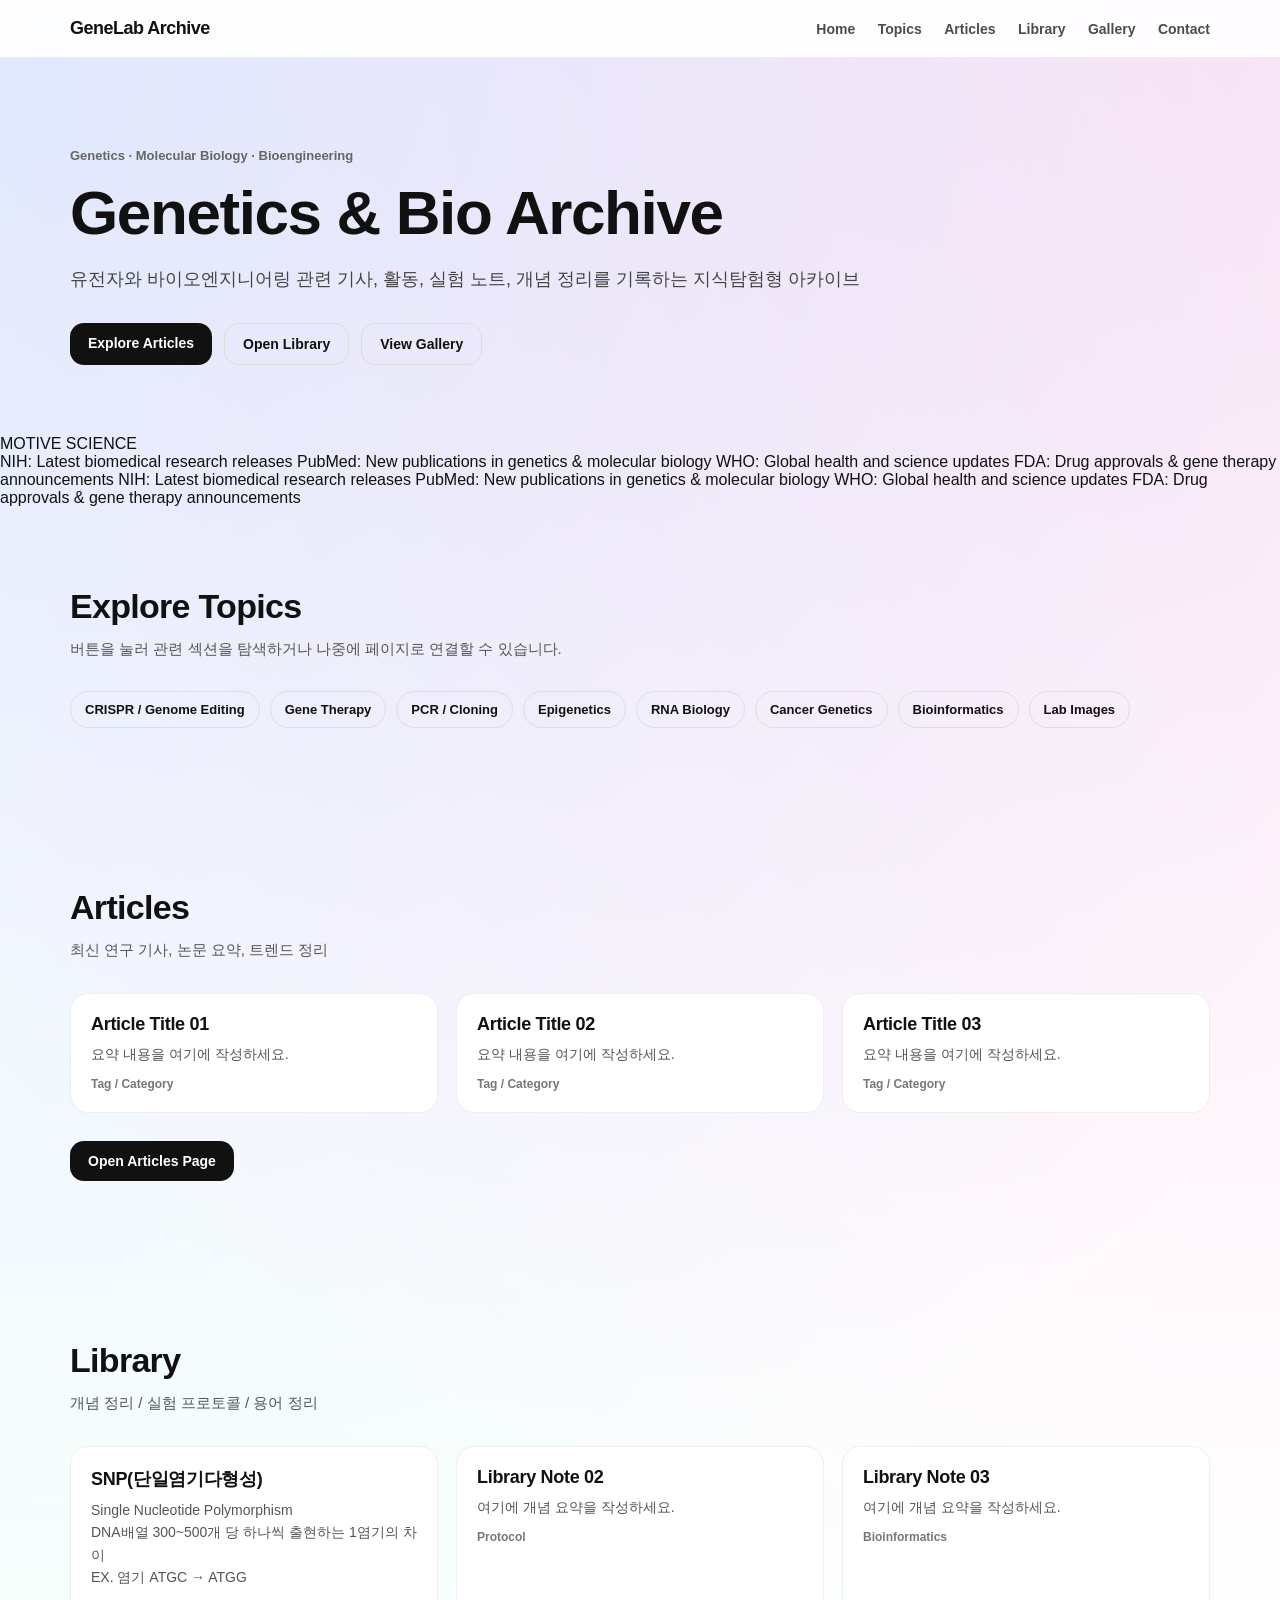
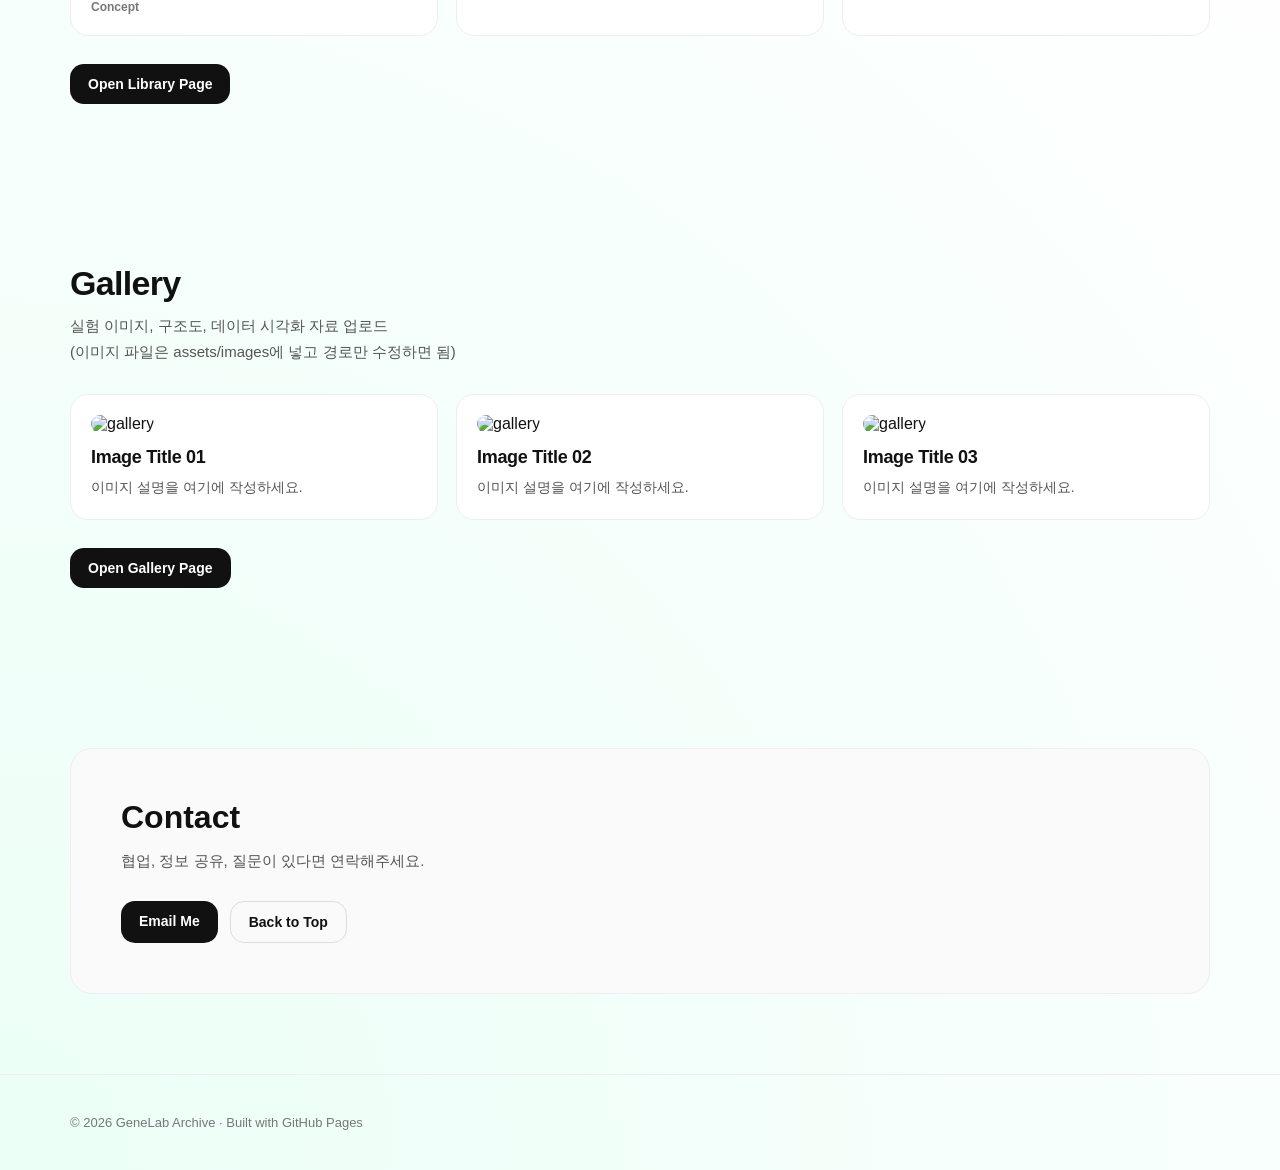
==== index.html @ c96dd3ee "Update index.html" ====
<!DOCTYPE html>
<html lang="ko">
<head>
  <meta charset="UTF-8" />
  <meta name="viewport" content="width=device-width, initial-scale=1.0" />
  <title>GeneLab Archive</title>
<link rel="stylesheet" href="style.css">
</head>
<body>

  <!-- NAV -->
  <header class="navbar">
    <div class="logo">GeneLab Archive</div>

    <nav class="nav-links">
      <a href="#home">Home</a>
      <a href="#topics">Topics</a>
      <a href="#articles">Articles</a>
      <a href="#library">Library</a>
      <a href="#gallery">Gallery</a>
      <a href="#contact">Contact</a>
    </nav>
  </header>

  <!-- HERO -->
  <section class="hero" id="home">
    <p class="hero-tag">Genetics · Molecular Biology · Bioengineering</p>

    <h1>
      Genetics & Bio Archive<br />
    </h1>

    <p class="hero-sub">
      유전자와 바이오엔지니어링 관련 기사, 활동, 실험 노트, 개념 정리를 기록하는 지식탐험형 아카이브
      <br />
    </p>

    <div class="button-group">
      <a href="#articles" class="btn btn-primary">Explore Articles</a>
      <a href="#library" class="btn btn-outline">Open Library</a>
      <a href="#gallery" class="btn btn-outline">View Gallery</a>
    </div>
  </section>

  <!-- MOTIVE SCIENCE NEWS TICKER -->
<div class="news-ticker">
  <span class="news-label">MOTIVE SCIENCE</span>

  <div class="news-track">
    <a class="news-item" href="https://www.nih.gov/news-events/news-releases" target="_blank">
      NIH: Latest biomedical research releases
    </a>

    <a class="news-item" href="https://pubmed.ncbi.nlm.nih.gov/" target="_blank">
      PubMed: New publications in genetics & molecular biology
    </a>

    <a class="news-item" href="https://www.who.int/news" target="_blank">
      WHO: Global health and science updates
    </a>

    <a class="news-item" href="https://www.fda.gov/news-events/fda-newsroom/press-announcements" target="_blank">
      FDA: Drug approvals & gene therapy announcements
    </a>

    <!-- 반복(끊김 방지용) -->
    <a class="news-item" href="https://www.nih.gov/news-events/news-releases" target="_blank">
      NIH: Latest biomedical research releases
    </a>

    <a class="news-item" href="https://pubmed.ncbi.nlm.nih.gov/" target="_blank">
      PubMed: New publications in genetics & molecular biology
    </a>

    <a class="news-item" href="https://www.who.int/news" target="_blank">
      WHO: Global health and science updates
    </a>

    <a class="news-item" href="https://www.fda.gov/news-events/fda-newsroom/press-announcements" target="_blank">
      FDA: Drug approvals & gene therapy announcements
    </a>
  </div>
</div>
  <!-- TOPICS -->
  <section class="section" id="topics">
    <div class="section-head">
      <h2>Explore Topics</h2>
      <p>버튼을 눌러 관련 섹션을 탐색하거나 나중에 페이지로 연결할 수 있습니다.</p>
    </div>

    <div class="topic-buttons">
      <a class="topic" href="#articles">CRISPR / Genome Editing</a>
      <a class="topic" href="#articles">Gene Therapy</a>
      <a class="topic" href="#library">PCR / Cloning</a>
      <a class="topic" href="#library">Epigenetics</a>
      <a class="topic" href="#library">RNA Biology</a>
      <a class="topic" href="#articles">Cancer Genetics</a>
      <a class="topic" href="#library">Bioinformatics</a>
      <a class="topic" href="#gallery">Lab Images</a>
    </div>
  </section>

  <!-- ARTICLES -->
  <section class="section" id="articles">
    <div class="section-head">
      <h2>Articles</h2>
      <p>
        최신 연구 기사, 논문 요약, 트렌드 정리
        <br />
        
      </p>
    </div>

    <div class="grid">
      <div class="card">
        <h3>Article Title 01</h3>
        <p>요약 내용을 여기에 작성하세요.</p>
        <span class="meta">Tag / Category</span>
      </div>

      <div class="card">
        <h3>Article Title 02</h3>
        <p>요약 내용을 여기에 작성하세요.</p>
        <span class="meta">Tag / Category</span>
      </div>

      <div class="card">
        <h3>Article Title 03</h3>
        <p>요약 내용을 여기에 작성하세요.</p>
        <span class="meta">Tag / Category</span>
      </div>
    </div>

    <div class="button-group">
      <a href="pages/articles.html" class="btn btn-primary">Open Articles Page</a>
    </div>
  </section>

  <!-- LIBRARY -->
  <section class="section" id="library">
    <div class="section-head">
      <h2>Library</h2>
      <p>
        개념 정리 / 실험 프로토콜 / 용어 정리
        <br />
      </p>
    </div>

    <div class="grid">
      <div class="card small-card">
        <h3>SNP(단일염기다형성)</h3>
        <p>Single Nucleotide Polymorphism</p>
        <p>DNA배열 300~500개 당 하나씩 출현하는 1염기의 차이</p>
        <p>EX. 염기 ATGC → ATGG </p>
        <span class="meta">Concept</span>
      </div>

      <div class="card small-card">
        <h3>Library Note 02</h3>
        <p>여기에 개념 요약을 작성하세요.</p>
        <span class="meta">Protocol</span>
      </div>

      <div class="card small-card">
        <h3>Library Note 03</h3>
        <p>여기에 개념 요약을 작성하세요.</p>
        <span class="meta">Bioinformatics</span>
      </div>
    </div>

    <div class="button-group">
      <a href="pages/library.html" class="btn btn-primary">Open Library Page</a>
    </div>
  </section>

  <!-- GALLERY -->
  <section class="section" id="gallery">
    <div class="section-head">
      <h2>Gallery</h2>
      <p>
        실험 이미지, 구조도, 데이터 시각화 자료 업로드
        <br />
        (이미지 파일은 assets/images에 넣고 경로만 수정하면 됨)
      </p>
    </div>

    <div class="grid">
      <div class="card">
        <img src="assets/images/gallery1.jpg" alt="gallery">
        <h3>Image Title 01</h3>
        <p>이미지 설명을 여기에 작성하세요.</p>
      </div>

      <div class="card">
        <img src="assets/images/gallery2.jpg" alt="gallery">
        <h3>Image Title 02</h3>
        <p>이미지 설명을 여기에 작성하세요.</p>
      </div>

      <div class="card">
        <img src="assets/images/gallery3.jpg" alt="gallery">
        <h3>Image Title 03</h3>
        <p>이미지 설명을 여기에 작성하세요.</p>
      </div>
    </div>

    <div class="button-group">
      <a href="pages/gallery.html" class="btn btn-primary">Open Gallery Page</a>
    </div>
  </section>

  <!-- CONTACT -->
  <section class="section" id="contact">
    <div class="contact-box">
      <h2>Contact</h2>
      <p>
        협업, 정보 공유, 질문이 있다면 연락해주세요.
        <br />
      </p>

      <div class="button-group">
        <a href="mailto:yourmail@gmail.com" class="btn btn-primary">Email Me</a>
        <a href="#home" class="btn btn-outline">Back to Top</a>
      </div>
    </div>
  </section>

  <!-- FOOTER -->
  <footer class="footer">
    <p>© 2026 GeneLab Archive · Built with GitHub Pages</p>
  </footer>

</body>
</html>
---- style.css ----
* {
  margin: 0;
  padding: 0;
  box-sizing: border-box;
}

html {
  scroll-behavior: smooth;
}

body {
  font-family: -apple-system, BlinkMacSystemFont, "Segoe UI", Roboto, Arial, sans-serif;
  color: #111;

  background: radial-gradient(circle at top left, rgba(130, 180, 255, 0.25), transparent 55%),
              radial-gradient(circle at top right, rgba(255, 120, 200, 0.18), transparent 55%),
              radial-gradient(circle at bottom left, rgba(120, 255, 200, 0.15), transparent 60%),
              #ffffff;
}
a {
  color: inherit;
  text-decoration: none;
}

/* NAV */
.navbar {
  position: sticky;
  top: 0;
  background: rgba(255, 255, 255, 0.92);
  backdrop-filter: blur(12px);
  display: flex;
  justify-content: space-between;
  align-items: center;
  padding: 18px 70px;
  border-bottom: 1px solid #eee;
  z-index: 100;
}

.logo {
  font-weight: 900;
  font-size: 18px;
  letter-spacing: -0.5px;
}

.nav-links a {
  margin-left: 18px;
  font-size: 14px;
  font-weight: 700;
  opacity: 0.75;
  transition: 0.2s;
}

.nav-links a:hover {
  opacity: 1;
}

/* HERO */
.hero {
  padding: 90px 70px 70px 70px;
  max-width: 1100px;
}

.hero-tag {
  font-size: 13px;
  font-weight: 800;
  color: #666;
  margin-bottom: 18px;
}

.hero h1 {
  font-size: 62px;
  line-height: 1.02;
  letter-spacing: -1.4px;
  margin-bottom: 20px;
}

.hero-sub {
  font-size: 18px;
  color: #444;
  line-height: 1.7;
  max-width: 820px;
}

/* SECTIONS */
.section {
  padding: 80px 70px;
}

.section-head {
  margin-bottom: 30px;
  max-width: 850px;
}

.section-head h2 {
  font-size: 34px;
  margin-bottom: 10px;
  letter-spacing: -0.7px;
}

.section-head p {
  color: #555;
  font-size: 15px;
  line-height: 1.7;
}

/* BUTTONS */
.button-group {
  margin-top: 28px;
  display: flex;
  gap: 12px;
  flex-wrap: wrap;
}

.btn {
  padding: 12px 18px;
  border-radius: 14px;
  font-size: 14px;
  font-weight: 800;
  display: inline-block;
  transition: 0.2s;
}

.btn-primary {
  background: #111;
  color: white;
}

.btn-primary:hover {
  opacity: 0.85;
}

.btn-outline {
  border: 1px solid #ddd;
  color: #111;
}

.btn-outline:hover {
  background: #f5f5f5;
}

/* GRID + CARDS */
.grid {
  display: grid;
  grid-template-columns: repeat(auto-fit, minmax(260px, 1fr));
  gap: 18px;
}

.card {
  border: 1px solid #eee;
  border-radius: 18px;
  padding: 20px;
  background: white;
  transition: 0.2s;
}

.card:hover {
  transform: translateY(-4px);
  box-shadow: 0px 10px 35px rgba(0, 0, 0, 0.08);
}

.card img {
  width: 100%;
  height: 170px;
  object-fit: cover;
  border-radius: 14px;
  margin-bottom: 14px;
}

.card h3 {
  font-size: 18px;
  margin-bottom: 8px;
  letter-spacing: -0.3px;
}

.card p {
  font-size: 14px;
  color: #555;
  line-height: 1.6;
}

.meta {
  display: inline-block;
  margin-top: 12px;
  font-size: 12px;
  font-weight: 800;
  color: #777;
}

/* SMALL CARD */
.small-card img {
  display: none;
}

/* TOPICS */
.topic-buttons {
  display: flex;
  flex-wrap: wrap;
  gap: 10px;
  margin-top: 18px;
}

.topic {
  padding: 10px 14px;
  border-radius: 999px;
  border: 1px solid #ddd;
  font-size: 13px;
  font-weight: 800;
  transition: 0.2s;
}

.topic:hover {
  background: #111;
  color: white;
  border-color: #111;
}

/* CONTACT */
.contact-box {
  border: 1px solid #eee;
  border-radius: 22px;
  padding: 50px;
  background: #fafafa;
}

.contact-box h2 {
  font-size: 32px;
  margin-bottom: 12px;
}

.contact-box p {
  font-size: 15px;
  color: #555;
  line-height: 1.7;
}

/* FOOTER */
.footer {
  border-top: 1px solid #eee;
  padding: 40px 70px;
  color: #777;
  font-size: 13px;
}

/* MOBILE */
@media (max-width: 768px) {
  .navbar {
    padding: 16px 20px;
    flex-direction: column;
    align-items: flex-start;
    gap: 12px;
  }

  .hero {
    padding: 70px 20px 50px 20px;
  }

  .hero h1 {
    font-size: 40px;
  }

  .section {
    padding: 60px 20px;
  }

  .footer {
    padding: 30px 20px;
  }
}
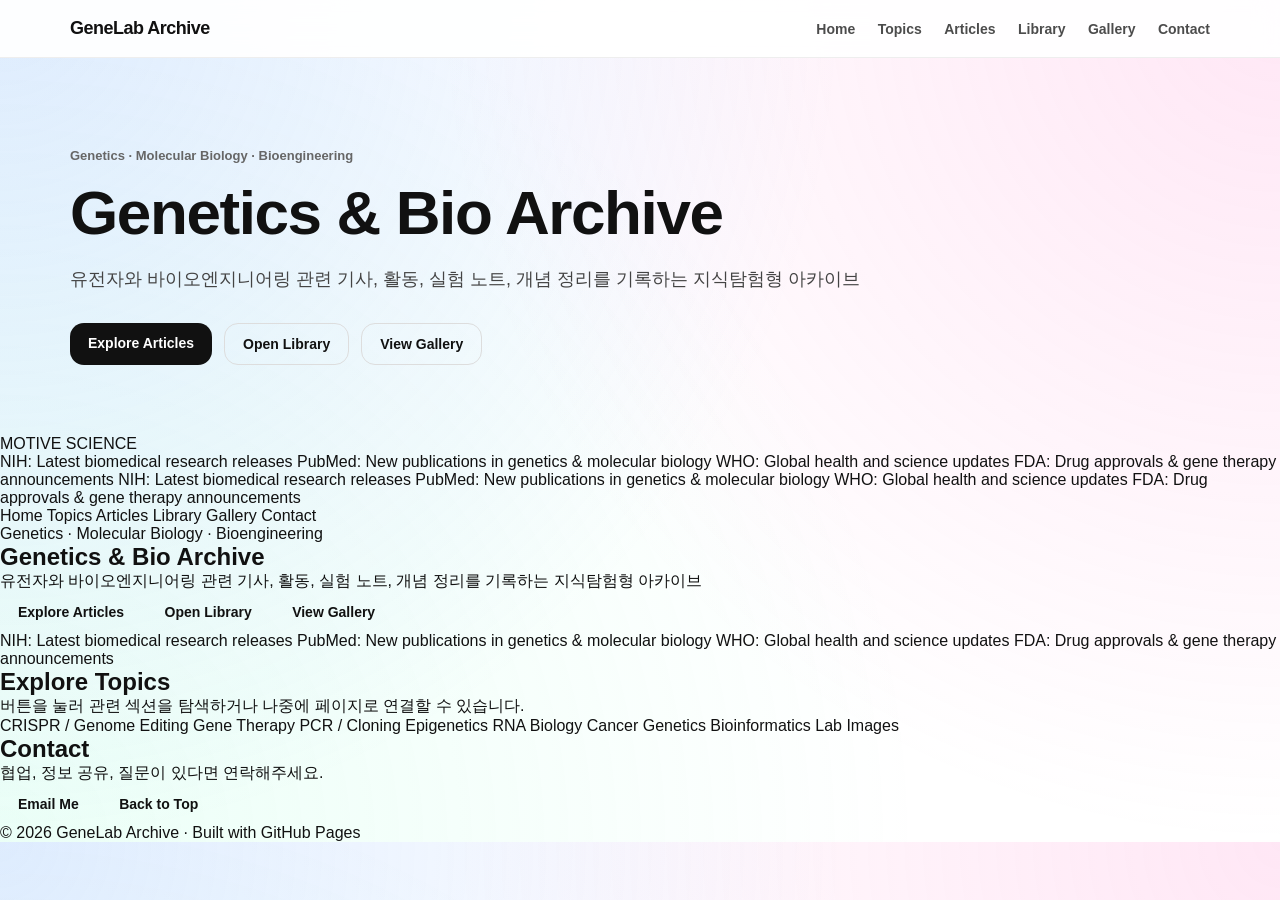
==== commit e0fc3969: "Update index.html" ====
--- a/index.html
+++ b/index.html
@@ -82,153 +82,79 @@
   </div>
 </div>
   <!-- TOPICS -->
-  <section class="section" id="topics">
-    <div class="section-head">
-      <h2>Explore Topics</h2>
-      <p>버튼을 눌러 관련 섹션을 탐색하거나 나중에 페이지로 연결할 수 있습니다.</p>
-    </div>
 
-    <div class="topic-buttons">
-      <a class="topic" href="#articles">CRISPR / Genome Editing</a>
-      <a class="topic" href="#articles">Gene Therapy</a>
-      <a class="topic" href="#library">PCR / Cloning</a>
-      <a class="topic" href="#library">Epigenetics</a>
-      <a class="topic" href="#library">RNA Biology</a>
-      <a class="topic" href="#articles">Cancer Genetics</a>
-      <a class="topic" href="#library">Bioinformatics</a>
-      <a class="topic" href="#gallery">Lab Images</a>
-    </div>
-  </section>
+<!DOCTYPE html>
+<html lang="ko">
+<head>
+    <meta charset="UTF-8">
+    <meta name="viewport" content="width=device-width, initial-scale=1.0">
+    <title>GeneLab Archive</title>
+    <link rel="stylesheet" href="style.css">
+</head>
+<body>
 
-  <!-- ARTICLES -->
-  <section class="section" id="articles">
-    <div class="section-head">
-      <h2>Articles</h2>
-      <p>
-        최신 연구 기사, 논문 요약, 트렌드 정리
-        <br />
-        
-      </p>
-    </div>
+    <header>
+        <nav>
+            <a href="index.html" class="active">Home</a>
+            <a href="#topics">Topics</a>
+            <a href="pages/articles.html">Articles</a>
+            <a href="pages/library.html">Library</a>
+            <a href="pages/gallery.html">Gallery</a>
+            <a href="#contact">Contact</a>
+        </nav>
+    </header>
 
-    <div class="grid">
-      <div class="card">
-        <h3>Article Title 01</h3>
-        <p>요약 내용을 여기에 작성하세요.</p>
-        <span class="meta">Tag / Category</span>
-      </div>
+    <section id="home">
+        <div class="hero-content">
+            <p class="subtitle">Genetics · Molecular Biology · Bioengineering</p>
+            <h1>Genetics & Bio Archive</h1>
+            <p class="description">유전자와 바이오엔지니어링 관련 기사, 활동, 실험 노트, 개념 정리를 기록하는 지식탐험형 아카이브</p>
+            <div class="hero-buttons">
+                <a href="pages/articles.html" class="btn">Explore Articles</a>
+                <a href="pages/library.html" class="btn">Open Library</a>
+                <a href="pages/gallery.html" class="btn">View Gallery</a>
+            </div>
+        </div>
+    </section>
 
-      <div class="card">
-        <h3>Article Title 02</h3>
-        <p>요약 내용을 여기에 작성하세요.</p>
-        <span class="meta">Tag / Category</span>
-      </div>
+    <section id="motive">
+        <div class="ticker-wrap">
+            <div class="ticker">
+                <a href="https://www.nih.gov/news-events/news-releases" target="_blank">NIH: Latest biomedical research releases</a>
+                <a href="https://pubmed.ncbi.nlm.nih.gov/" target="_blank">PubMed: New publications in genetics & molecular biology</a>
+                <a href="https://www.who.int/news" target="_blank">WHO: Global health and science updates</a>
+                <a href="https://www.fda.gov/news-events/fda-newsroom/press-announcements" target="_blank">FDA: Drug approvals & gene therapy announcements</a>
+            </div>
+        </div>
+    </section>
 
-      <div class="card">
-        <h3>Article Title 03</h3>
-        <p>요약 내용을 여기에 작성하세요.</p>
-        <span class="meta">Tag / Category</span>
-      </div>
-    </div>
+    <section id="topics">
+        <h2>Explore Topics</h2>
+        <p>버튼을 눌러 관련 섹션을 탐색하거나 나중에 페이지로 연결할 수 있습니다.</p>
+        <div class="topic-container">
+            <a href="pages/articles.html" class="topic-btn">CRISPR / Genome Editing</a>
+            <a href="pages/articles.html" class="topic-btn">Gene Therapy</a>
+            <a href="pages/library.html" class="topic-btn">PCR / Cloning</a>
+            <a href="pages/library.html" class="topic-btn">Epigenetics</a>
+            <a href="pages/library.html" class="topic-btn">RNA Biology</a>
+            <a href="pages/articles.html" class="topic-btn">Cancer Genetics</a>
+            <a href="pages/library.html" class="topic-btn">Bioinformatics</a>
+            <a href="pages/gallery.html" class="topic-btn">Lab Images</a>
+        </div>
+    </section>
 
-    <div class="button-group">
-      <a href="pages/articles.html" class="btn btn-primary">Open Articles Page</a>
-    </div>
-  </section>
+    <section id="contact">
+        <h2>Contact</h2>
+        <p>협업, 정보 공유, 질문이 있다면 연락해주세요.</p>
+        <div class="contact-buttons">
+            <a href="mailto:yourmail@gmail.com" class="btn">Email Me</a>
+            <a href="#home" class="btn secondary">Back to Top</a>
+        </div>
+    </section>
 
-  <!-- LIBRARY -->
-  <section class="section" id="library">
-    <div class="section-head">
-      <h2>Library</h2>
-      <p>
-        개념 정리 / 실험 프로토콜 / 용어 정리
-        <br />
-      </p>
-    </div>
-
-    <div class="grid">
-      <div class="card small-card">
-        <h3>SNP(단일염기다형성)</h3>
-        <p>Single Nucleotide Polymorphism</p>
-        <p>DNA배열 300~500개 당 하나씩 출현하는 1염기의 차이</p>
-        <p>EX. 염기 ATGC → ATGG </p>
-        <span class="meta">Concept</span>
-      </div>
-
-      <div class="card small-card">
-        <h3>Library Note 02</h3>
-        <p>여기에 개념 요약을 작성하세요.</p>
-        <span class="meta">Protocol</span>
-      </div>
-
-      <div class="card small-card">
-        <h3>Library Note 03</h3>
-        <p>여기에 개념 요약을 작성하세요.</p>
-        <span class="meta">Bioinformatics</span>
-      </div>
-    </div>
-
-    <div class="button-group">
-      <a href="pages/library.html" class="btn btn-primary">Open Library Page</a>
-    </div>
-  </section>
-
-  <!-- GALLERY -->
-  <section class="section" id="gallery">
-    <div class="section-head">
-      <h2>Gallery</h2>
-      <p>
-        실험 이미지, 구조도, 데이터 시각화 자료 업로드
-        <br />
-        (이미지 파일은 assets/images에 넣고 경로만 수정하면 됨)
-      </p>
-    </div>
-
-    <div class="grid">
-      <div class="card">
-        <img src="assets/images/gallery1.jpg" alt="gallery">
-        <h3>Image Title 01</h3>
-        <p>이미지 설명을 여기에 작성하세요.</p>
-      </div>
-
-      <div class="card">
-        <img src="assets/images/gallery2.jpg" alt="gallery">
-        <h3>Image Title 02</h3>
-        <p>이미지 설명을 여기에 작성하세요.</p>
-      </div>
-
-      <div class="card">
-        <img src="assets/images/gallery3.jpg" alt="gallery">
-        <h3>Image Title 03</h3>
-        <p>이미지 설명을 여기에 작성하세요.</p>
-      </div>
-    </div>
-
-    <div class="button-group">
-      <a href="pages/gallery.html" class="btn btn-primary">Open Gallery Page</a>
-    </div>
-  </section>
-
-  <!-- CONTACT -->
-  <section class="section" id="contact">
-    <div class="contact-box">
-      <h2>Contact</h2>
-      <p>
-        협업, 정보 공유, 질문이 있다면 연락해주세요.
-        <br />
-      </p>
-
-      <div class="button-group">
-        <a href="mailto:yourmail@gmail.com" class="btn btn-primary">Email Me</a>
-        <a href="#home" class="btn btn-outline">Back to Top</a>
-      </div>
-    </div>
-  </section>
-
-  <!-- FOOTER -->
-  <footer class="footer">
-    <p>© 2026 GeneLab Archive · Built with GitHub Pages</p>
-  </footer>
+    <footer>
+        <p>© 2026 GeneLab Archive · Built with GitHub Pages</p>
+    </footer>
 
 </body>
 </html>
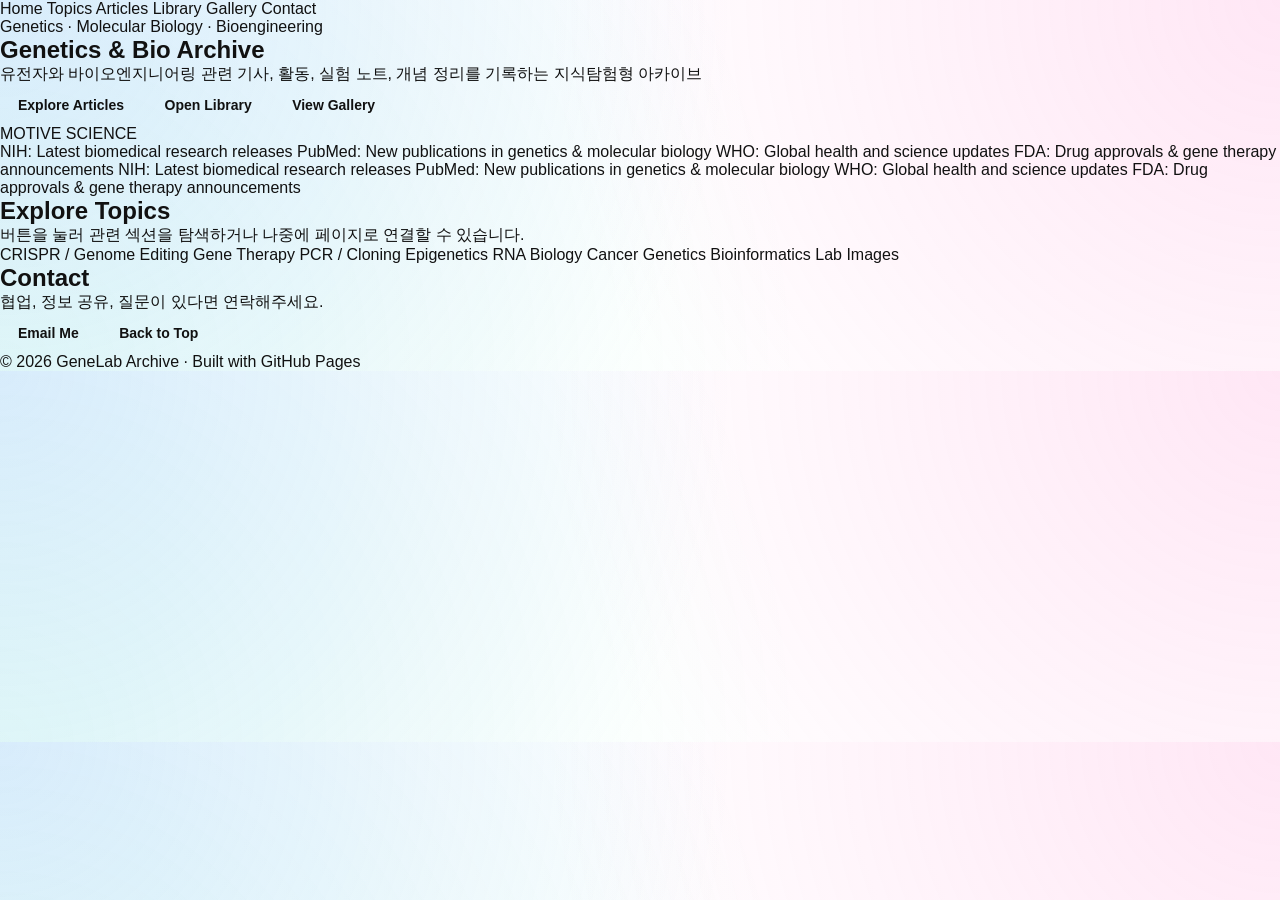
==== commit 4bfe2a38: "Update index.html" ====
--- a/index.html
+++ b/index.html
@@ -1,88 +1,3 @@
-<!DOCTYPE html>
-<html lang="ko">
-<head>
-  <meta charset="UTF-8" />
-  <meta name="viewport" content="width=device-width, initial-scale=1.0" />
-  <title>GeneLab Archive</title>
-<link rel="stylesheet" href="style.css">
-</head>
-<body>
-
-  <!-- NAV -->
-  <header class="navbar">
-    <div class="logo">GeneLab Archive</div>
-
-    <nav class="nav-links">
-      <a href="#home">Home</a>
-      <a href="#topics">Topics</a>
-      <a href="#articles">Articles</a>
-      <a href="#library">Library</a>
-      <a href="#gallery">Gallery</a>
-      <a href="#contact">Contact</a>
-    </nav>
-  </header>
-
-  <!-- HERO -->
-  <section class="hero" id="home">
-    <p class="hero-tag">Genetics · Molecular Biology · Bioengineering</p>
-
-    <h1>
-      Genetics & Bio Archive<br />
-    </h1>
-
-    <p class="hero-sub">
-      유전자와 바이오엔지니어링 관련 기사, 활동, 실험 노트, 개념 정리를 기록하는 지식탐험형 아카이브
-      <br />
-    </p>
-
-    <div class="button-group">
-      <a href="#articles" class="btn btn-primary">Explore Articles</a>
-      <a href="#library" class="btn btn-outline">Open Library</a>
-      <a href="#gallery" class="btn btn-outline">View Gallery</a>
-    </div>
-  </section>
-
-  <!-- MOTIVE SCIENCE NEWS TICKER -->
-<div class="news-ticker">
-  <span class="news-label">MOTIVE SCIENCE</span>
-
-  <div class="news-track">
-    <a class="news-item" href="https://www.nih.gov/news-events/news-releases" target="_blank">
-      NIH: Latest biomedical research releases
-    </a>
-
-    <a class="news-item" href="https://pubmed.ncbi.nlm.nih.gov/" target="_blank">
-      PubMed: New publications in genetics & molecular biology
-    </a>
-
-    <a class="news-item" href="https://www.who.int/news" target="_blank">
-      WHO: Global health and science updates
-    </a>
-
-    <a class="news-item" href="https://www.fda.gov/news-events/fda-newsroom/press-announcements" target="_blank">
-      FDA: Drug approvals & gene therapy announcements
-    </a>
-
-    <!-- 반복(끊김 방지용) -->
-    <a class="news-item" href="https://www.nih.gov/news-events/news-releases" target="_blank">
-      NIH: Latest biomedical research releases
-    </a>
-
-    <a class="news-item" href="https://pubmed.ncbi.nlm.nih.gov/" target="_blank">
-      PubMed: New publications in genetics & molecular biology
-    </a>
-
-    <a class="news-item" href="https://www.who.int/news" target="_blank">
-      WHO: Global health and science updates
-    </a>
-
-    <a class="news-item" href="https://www.fda.gov/news-events/fda-newsroom/press-announcements" target="_blank">
-      FDA: Drug approvals & gene therapy announcements
-    </a>
-  </div>
-</div>
-  <!-- TOPICS -->
-
 <!DOCTYPE html>
 <html lang="ko">
 <head>
@@ -118,9 +33,14 @@
     </section>
 
     <section id="motive">
-        <div class="ticker-wrap">
-            <div class="ticker">
-                <a href="https://www.nih.gov/news-events/news-releases" target="_blank">NIH: Latest biomedical research releases</a>
+        <div class="news-ticker">
+            <span class="news-label">MOTIVE SCIENCE</span>
+            <div class="news-track">
+                <a class="news-item" href="https://www.nih.gov/news-events/news-releases" target="_blank">NIH: Latest biomedical research releases</a>
+                <a href="https://pubmed.ncbi.nlm.nih.gov/" target="_blank">PubMed: New publications in genetics & molecular biology</a>
+                <a href="https://www.who.int/news" target="_blank">WHO: Global health and science updates</a>
+                <a href="https://www.fda.gov/news-events/fda-newsroom/press-announcements" target="_blank">FDA: Drug approvals & gene therapy announcements</a>
+                <a class="news-item" href="https://www.nih.gov/news-events/news-releases" target="_blank">NIH: Latest biomedical research releases</a>
                 <a href="https://pubmed.ncbi.nlm.nih.gov/" target="_blank">PubMed: New publications in genetics & molecular biology</a>
                 <a href="https://www.who.int/news" target="_blank">WHO: Global health and science updates</a>
                 <a href="https://www.fda.gov/news-events/fda-newsroom/press-announcements" target="_blank">FDA: Drug approvals & gene therapy announcements</a>
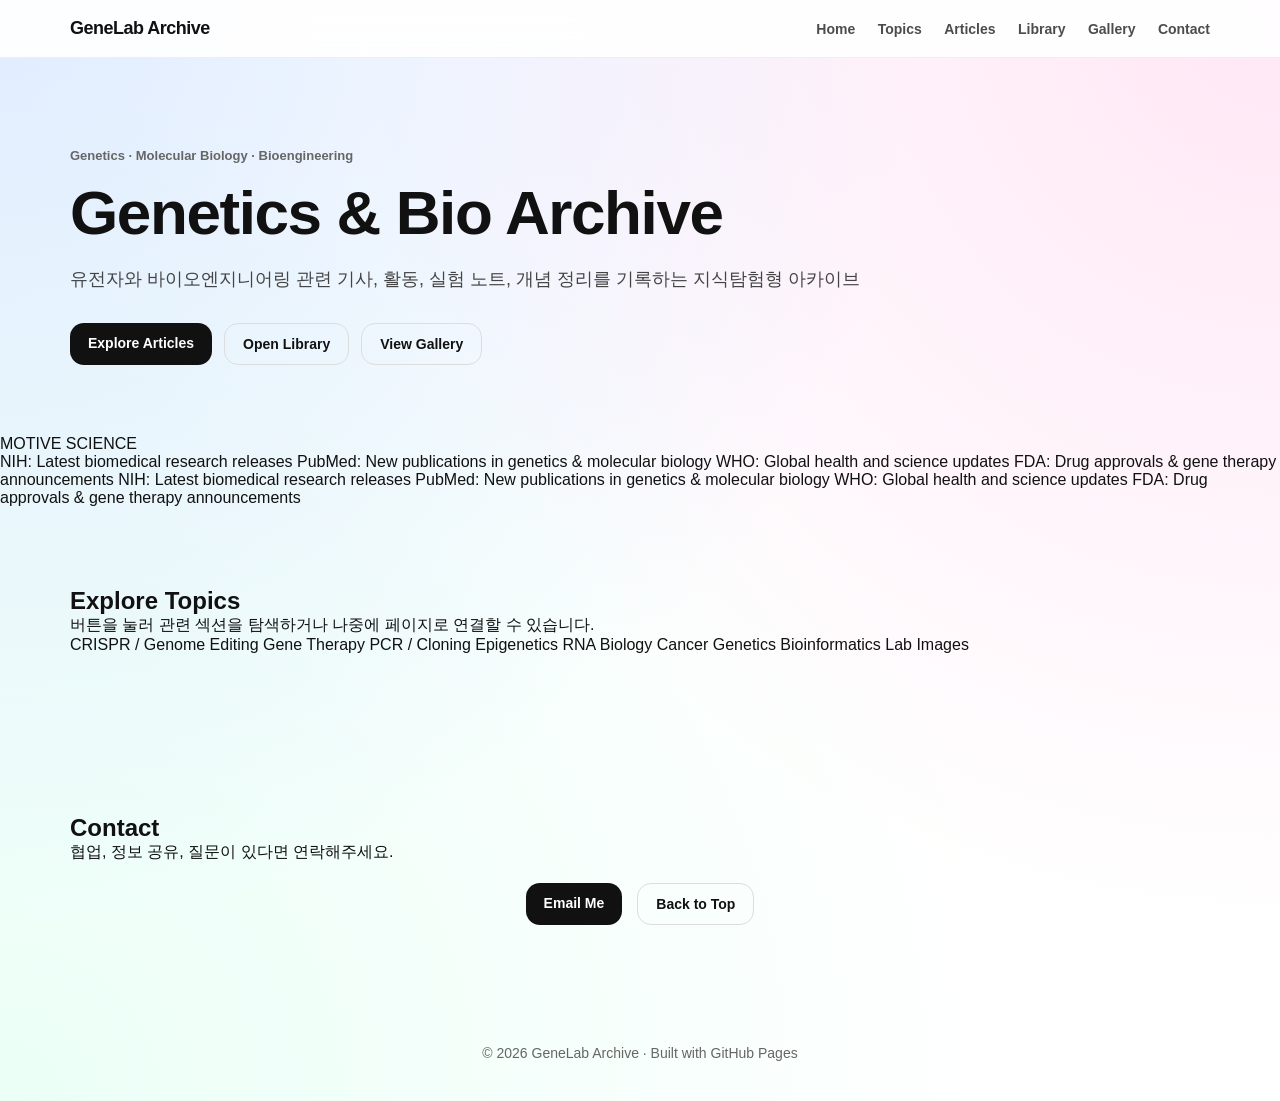
==== commit 0ebdb2a0: "Update index.html" ====
--- a/index.html
+++ b/index.html
@@ -1,80 +1,98 @@
 <!DOCTYPE html>
 <html lang="ko">
 <head>
-    <meta charset="UTF-8">
-    <meta name="viewport" content="width=device-width, initial-scale=1.0">
-    <title>GeneLab Archive</title>
-    <link rel="stylesheet" href="style.css">
+  <meta charset="UTF-8" />
+  <meta name="viewport" content="width=device-width, initial-scale=1.0" />
+  <title>GeneLab Archive</title>
+  <link rel="stylesheet" href="style.css">
 </head>
 <body>
 
-    <header>
-        <nav>
-            <a href="index.html" class="active">Home</a>
-            <a href="#topics">Topics</a>
-            <a href="pages/articles.html">Articles</a>
-            <a href="pages/library.html">Library</a>
-            <a href="pages/gallery.html">Gallery</a>
-            <a href="#contact">Contact</a>
-        </nav>
-    </header>
+  <header class="navbar">
+    <div class="logo">GeneLab Archive</div>
+    <nav class="nav-links">
+      <a href="index.html" class="active">Home</a>
+      <a href="#topics">Topics</a>
+      <a href="pages/articles.html">Articles</a>
+      <a href="pages/library.html">Library</a>
+      <a href="pages/gallery.html">Gallery</a>
+      <a href="#contact">Contact</a>
+    </nav>
+  </header>
 
-    <section id="home">
-        <div class="hero-content">
-            <p class="subtitle">Genetics · Molecular Biology · Bioengineering</p>
-            <h1>Genetics & Bio Archive</h1>
-            <p class="description">유전자와 바이오엔지니어링 관련 기사, 활동, 실험 노트, 개념 정리를 기록하는 지식탐험형 아카이브</p>
-            <div class="hero-buttons">
-                <a href="pages/articles.html" class="btn">Explore Articles</a>
-                <a href="pages/library.html" class="btn">Open Library</a>
-                <a href="pages/gallery.html" class="btn">View Gallery</a>
-            </div>
-        </div>
-    </section>
+  <section class="hero" id="home">
+    <p class="hero-tag">Genetics · Molecular Biology · Bioengineering</p>
+    <h1>
+      Genetics & Bio Archive<br />
+    </h1>
+    <p class="hero-sub">
+      유전자와 바이오엔지니어링 관련 기사, 활동, 실험 노트, 개념 정리를 기록하는 지식탐험형 아카이브
+      <br />
+    </p>
+    <div class="button-group">
+      <a href="pages/articles.html" class="btn btn-primary">Explore Articles</a>
+      <a href="pages/library.html" class="btn btn-outline">Open Library</a>
+      <a href="pages/gallery.html" class="btn btn-outline">View Gallery</a>
+    </div>
+  </section>
 
-    <section id="motive">
-        <div class="news-ticker">
-            <span class="news-label">MOTIVE SCIENCE</span>
-            <div class="news-track">
-                <a class="news-item" href="https://www.nih.gov/news-events/news-releases" target="_blank">NIH: Latest biomedical research releases</a>
-                <a href="https://pubmed.ncbi.nlm.nih.gov/" target="_blank">PubMed: New publications in genetics & molecular biology</a>
-                <a href="https://www.who.int/news" target="_blank">WHO: Global health and science updates</a>
-                <a href="https://www.fda.gov/news-events/fda-newsroom/press-announcements" target="_blank">FDA: Drug approvals & gene therapy announcements</a>
-                <a class="news-item" href="https://www.nih.gov/news-events/news-releases" target="_blank">NIH: Latest biomedical research releases</a>
-                <a href="https://pubmed.ncbi.nlm.nih.gov/" target="_blank">PubMed: New publications in genetics & molecular biology</a>
-                <a href="https://www.who.int/news" target="_blank">WHO: Global health and science updates</a>
-                <a href="https://www.fda.gov/news-events/fda-newsroom/press-announcements" target="_blank">FDA: Drug approvals & gene therapy announcements</a>
-            </div>
-        </div>
-    </section>
+  <div class="news-ticker">
+    <span class="news-label">MOTIVE SCIENCE</span>
+    <div class="news-track">
+      <a class="news-item" href="https://www.nih.gov/news-events/news-releases" target="_blank">
+        NIH: Latest biomedical research releases
+      </a>
+      <a class="news-item" href="https://pubmed.ncbi.nlm.nih.gov/" target="_blank">
+        PubMed: New publications in genetics & molecular biology
+      </a>
+      <a class="news-item" href="https://www.who.int/news" target="_blank">
+        WHO: Global health and science updates
+      </a>
+      <a class="news-item" href="https://www.fda.gov/news-events/fda-newsroom/press-announcements" target="_blank">
+        FDA: Drug approvals & gene therapy announcements
+      </a>
+      <a class="news-item" href="https://www.nih.gov/news-events/news-releases" target="_blank">
+        NIH: Latest biomedical research releases
+      </a>
+      <a class="news-item" href="https://pubmed.ncbi.nlm.nih.gov/" target="_blank">
+        PubMed: New publications in genetics & molecular biology
+      </a>
+      <a class="news-item" href="https://www.who.int/news" target="_blank">
+        WHO: Global health and science updates
+      </a>
+      <a class="news-item" href="https://www.fda.gov/news-events/fda-newsroom/press-announcements" target="_blank">
+        FDA: Drug approvals & gene therapy announcements
+      </a>
+    </div>
+  </div>
 
-    <section id="topics">
-        <h2>Explore Topics</h2>
-        <p>버튼을 눌러 관련 섹션을 탐색하거나 나중에 페이지로 연결할 수 있습니다.</p>
-        <div class="topic-container">
-            <a href="pages/articles.html" class="topic-btn">CRISPR / Genome Editing</a>
-            <a href="pages/articles.html" class="topic-btn">Gene Therapy</a>
-            <a href="pages/library.html" class="topic-btn">PCR / Cloning</a>
-            <a href="pages/library.html" class="topic-btn">Epigenetics</a>
-            <a href="pages/library.html" class="topic-btn">RNA Biology</a>
-            <a href="pages/articles.html" class="topic-btn">Cancer Genetics</a>
-            <a href="pages/library.html" class="topic-btn">Bioinformatics</a>
-            <a href="pages/gallery.html" class="topic-btn">Lab Images</a>
-        </div>
-    </section>
+  <section class="section" id="topics">
+    <h2>Explore Topics</h2>
+    <p>버튼을 눌러 관련 섹션을 탐색하거나 나중에 페이지로 연결할 수 있습니다.</p>
+    <div class="topic-container">
+      <a href="pages/articles.html" class="topic-btn">CRISPR / Genome Editing</a>
+      <a href="pages/articles.html" class="topic-btn">Gene Therapy</a>
+      <a href="pages/library.html" class="topic-btn">PCR / Cloning</a>
+      <a href="pages/library.html" class="topic-btn">Epigenetics</a>
+      <a href="pages/library.html" class="topic-btn">RNA Biology</a>
+      <a href="pages/articles.html" class="topic-btn">Cancer Genetics</a>
+      <a href="pages/library.html" class="topic-btn">Bioinformatics</a>
+      <a href="pages/gallery.html" class="topic-btn">Lab Images</a>
+    </div>
+  </section>
 
-    <section id="contact">
-        <h2>Contact</h2>
-        <p>협업, 정보 공유, 질문이 있다면 연락해주세요.</p>
-        <div class="contact-buttons">
-            <a href="mailto:yourmail@gmail.com" class="btn">Email Me</a>
-            <a href="#home" class="btn secondary">Back to Top</a>
-        </div>
-    </section>
+  <section class="section" id="contact">
+    <h2>Contact</h2>
+    <p>협업, 정보 공유, 질문이 있다면 연락해주세요.</p>
+    <div class="contact-buttons" style="margin-top: 20px; display: flex; gap: 15px; justify-content: center;">
+      <a href="mailto:yourmail@gmail.com" class="btn btn-primary">Email Me</a>
+      <a href="#home" class="btn btn-outline">Back to Top</a>
+    </div>
+  </section>
 
-    <footer>
-        <p>© 2026 GeneLab Archive · Built with GitHub Pages</p>
-    </footer>
+  <footer style="text-align: center; padding: 40px 20px; color: #666; font-size: 14px;">
+    <p>© 2026 GeneLab Archive · Built with GitHub Pages</p>
+  </footer>
 
 </body>
 </html>
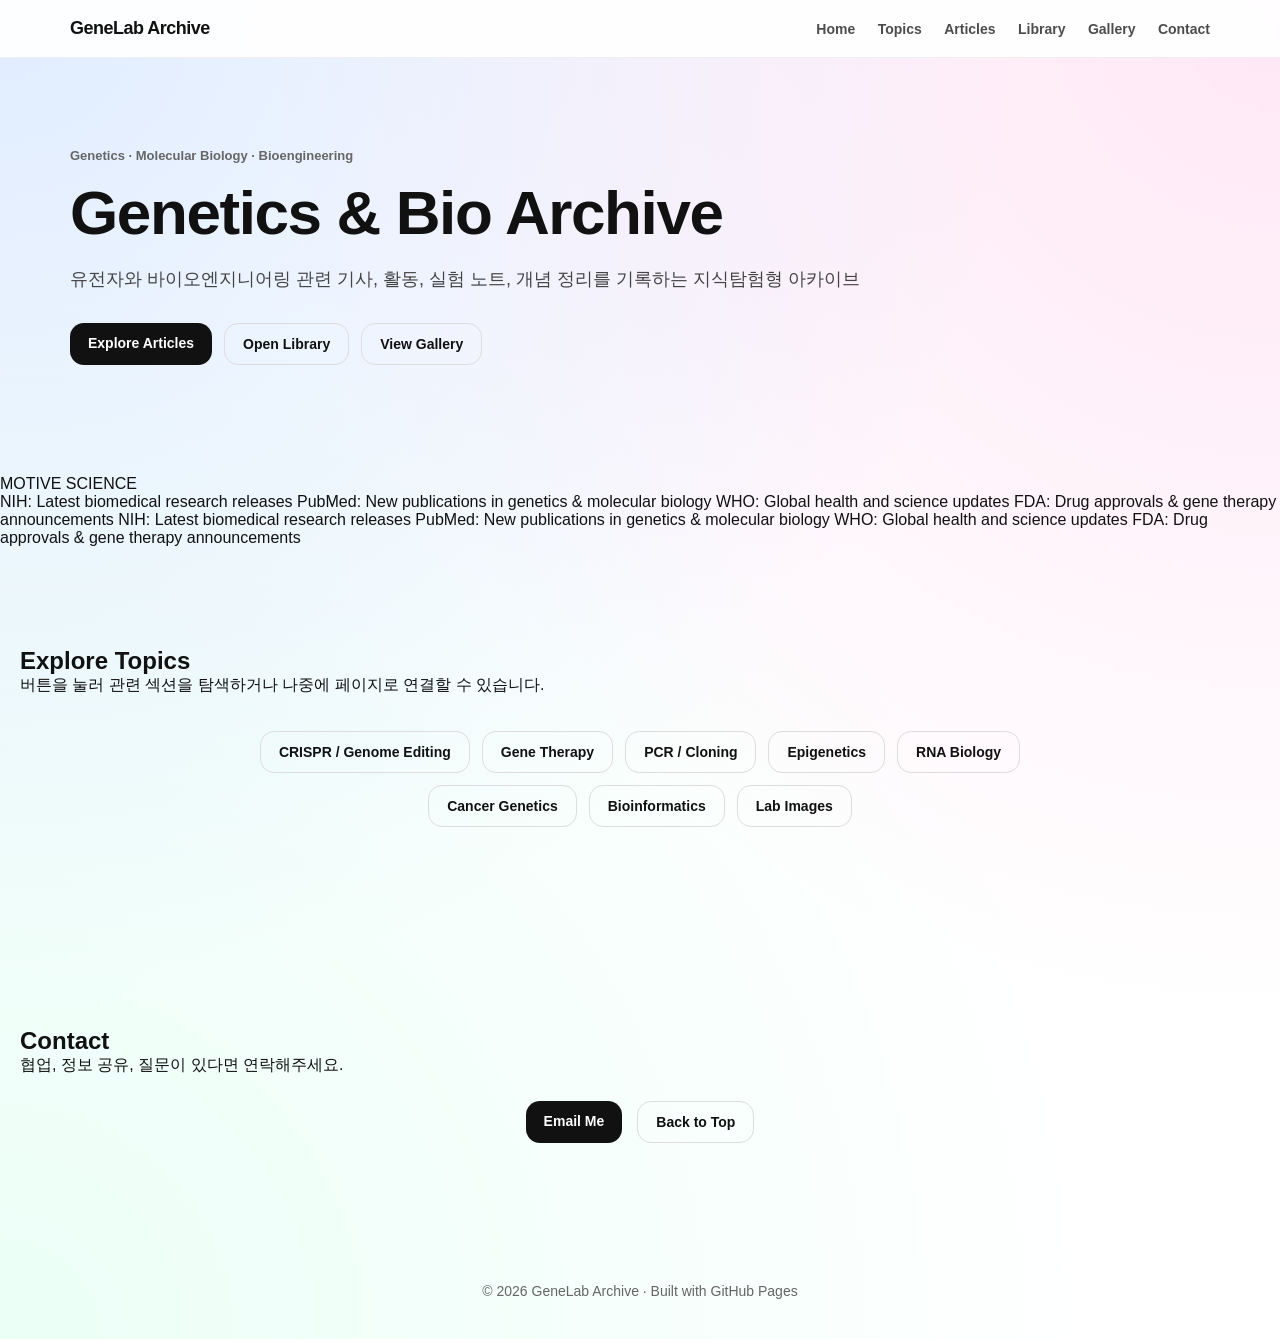
==== commit 231e32f8: "Update index.html" ====
--- a/index.html
+++ b/index.html
@@ -21,70 +21,53 @@
   </header>
 
   <section class="hero" id="home">
-    <p class="hero-tag">Genetics · Molecular Biology · Bioengineering</p>
-    <h1>
-      Genetics & Bio Archive<br />
-    </h1>
-    <p class="hero-sub">
-      유전자와 바이오엔지니어링 관련 기사, 활동, 실험 노트, 개념 정리를 기록하는 지식탐험형 아카이브
-      <br />
-    </p>
-    <div class="button-group">
-      <a href="pages/articles.html" class="btn btn-primary">Explore Articles</a>
-      <a href="pages/library.html" class="btn btn-outline">Open Library</a>
-      <a href="pages/gallery.html" class="btn btn-outline">View Gallery</a>
+    <div class="hero-content">
+      <p class="hero-tag">Genetics · Molecular Biology · Bioengineering</p>
+      <h1>Genetics & Bio Archive</h1>
+      <p class="hero-sub">
+        유전자와 바이오엔지니어링 관련 기사, 활동, 실험 노트, 개념 정리를 기록하는 지식탐험형 아카이브
+      </p>
+      <div class="button-group">
+        <a href="pages/articles.html" class="btn btn-primary">Explore Articles</a>
+        <a href="pages/library.html" class="btn btn-outline">Open Library</a>
+        <a href="pages/gallery.html" class="btn btn-outline">View Gallery</a>
+      </div>
     </div>
   </section>
 
-  <div class="news-ticker">
+  <div class="news-ticker" style="margin-top: 40px;">
     <span class="news-label">MOTIVE SCIENCE</span>
     <div class="news-track">
-      <a class="news-item" href="https://www.nih.gov/news-events/news-releases" target="_blank">
-        NIH: Latest biomedical research releases
-      </a>
-      <a class="news-item" href="https://pubmed.ncbi.nlm.nih.gov/" target="_blank">
-        PubMed: New publications in genetics & molecular biology
-      </a>
-      <a class="news-item" href="https://www.who.int/news" target="_blank">
-        WHO: Global health and science updates
-      </a>
-      <a class="news-item" href="https://www.fda.gov/news-events/fda-newsroom/press-announcements" target="_blank">
-        FDA: Drug approvals & gene therapy announcements
-      </a>
-      <a class="news-item" href="https://www.nih.gov/news-events/news-releases" target="_blank">
-        NIH: Latest biomedical research releases
-      </a>
-      <a class="news-item" href="https://pubmed.ncbi.nlm.nih.gov/" target="_blank">
-        PubMed: New publications in genetics & molecular biology
-      </a>
-      <a class="news-item" href="https://www.who.int/news" target="_blank">
-        WHO: Global health and science updates
-      </a>
-      <a class="news-item" href="https://www.fda.gov/news-events/fda-newsroom/press-announcements" target="_blank">
-        FDA: Drug approvals & gene therapy announcements
-      </a>
+      <a class="news-item" href="https://www.nih.gov/news-events/news-releases" target="_blank">NIH: Latest biomedical research releases</a>
+      <a class="news-item" href="https://pubmed.ncbi.nlm.nih.gov/" target="_blank">PubMed: New publications in genetics & molecular biology</a>
+      <a class="news-item" href="https://www.who.int/news" target="_blank">WHO: Global health and science updates</a>
+      <a class="news-item" href="https://www.fda.gov/news-events/fda-newsroom/press-announcements" target="_blank">FDA: Drug approvals & gene therapy announcements</a>
+      <a class="news-item" href="https://www.nih.gov/news-events/news-releases" target="_blank">NIH: Latest biomedical research releases</a>
+      <a class="news-item" href="https://pubmed.ncbi.nlm.nih.gov/" target="_blank">PubMed: New publications in genetics & molecular biology</a>
+      <a class="news-item" href="https://www.who.int/news" target="_blank">WHO: Global health and science updates</a>
+      <a class="news-item" href="https://www.fda.gov/news-events/fda-newsroom/press-announcements" target="_blank">FDA: Drug approvals & gene therapy announcements</a>
     </div>
   </div>
 
-  <section class="section" id="topics">
+  <section class="section" id="topics" style="padding: 100px 20px;">
     <h2>Explore Topics</h2>
-    <p>버튼을 눌러 관련 섹션을 탐색하거나 나중에 페이지로 연결할 수 있습니다.</p>
-    <div class="topic-container">
-      <a href="pages/articles.html" class="topic-btn">CRISPR / Genome Editing</a>
-      <a href="pages/articles.html" class="topic-btn">Gene Therapy</a>
-      <a href="pages/library.html" class="topic-btn">PCR / Cloning</a>
-      <a href="pages/library.html" class="topic-btn">Epigenetics</a>
-      <a href="pages/library.html" class="topic-btn">RNA Biology</a>
-      <a href="pages/articles.html" class="topic-btn">Cancer Genetics</a>
-      <a href="pages/library.html" class="topic-btn">Bioinformatics</a>
-      <a href="pages/gallery.html" class="topic-btn">Lab Images</a>
+    <p style="margin-bottom: 35px;">버튼을 눌러 관련 섹션을 탐색하거나 나중에 페이지로 연결할 수 있습니다.</p>
+    <div class="topic-group" style="display: flex; flex-wrap: wrap; gap: 12px; justify-content: center; max-width: 900px; margin: 0 auto;">
+      <a href="pages/articles.html" class="btn btn-outline">CRISPR / Genome Editing</a>
+      <a href="pages/articles.html" class="btn btn-outline">Gene Therapy</a>
+      <a href="pages/library.html" class="btn btn-outline">PCR / Cloning</a>
+      <a href="pages/library.html" class="btn btn-outline">Epigenetics</a>
+      <a href="pages/library.html" class="btn btn-outline">RNA Biology</a>
+      <a href="pages/articles.html" class="btn btn-outline">Cancer Genetics</a>
+      <a href="pages/library.html" class="btn btn-outline">Bioinformatics</a>
+      <a href="pages/gallery.html" class="btn btn-outline">Lab Images</a>
     </div>
   </section>
 
-  <section class="section" id="contact">
+  <section class="section" id="contact" style="padding: 100px 20px;">
     <h2>Contact</h2>
     <p>협업, 정보 공유, 질문이 있다면 연락해주세요.</p>
-    <div class="contact-buttons" style="margin-top: 20px; display: flex; gap: 15px; justify-content: center;">
+    <div class="contact-buttons" style="margin-top: 25px; display: flex; gap: 15px; justify-content: center;">
       <a href="mailto:yourmail@gmail.com" class="btn btn-primary">Email Me</a>
       <a href="#home" class="btn btn-outline">Back to Top</a>
     </div>
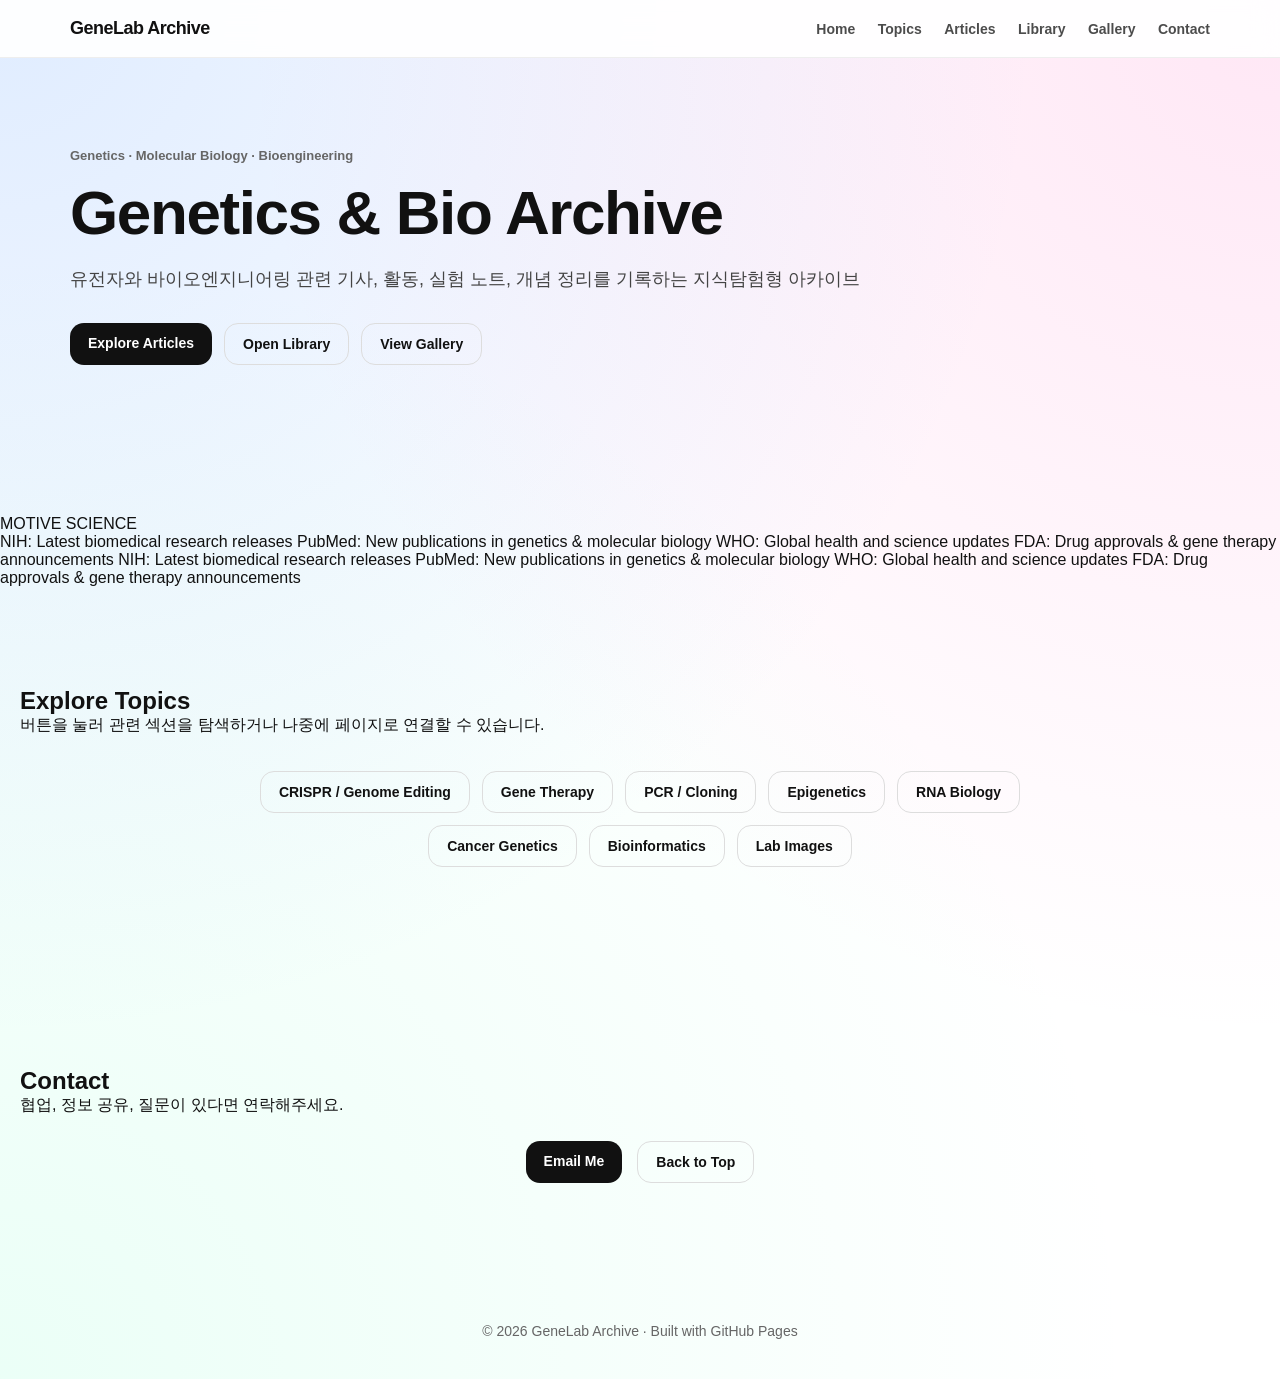
==== commit a24a186a: "Update index.html" ====
--- a/index.html
+++ b/index.html
@@ -35,7 +35,7 @@
     </div>
   </section>
 
-  <div class="news-ticker" style="margin-top: 40px;">
+  <div class="news-ticker" style="margin-top: 80px;">
     <span class="news-label">MOTIVE SCIENCE</span>
     <div class="news-track">
       <a class="news-item" href="https://www.nih.gov/news-events/news-releases" target="_blank">NIH: Latest biomedical research releases</a>
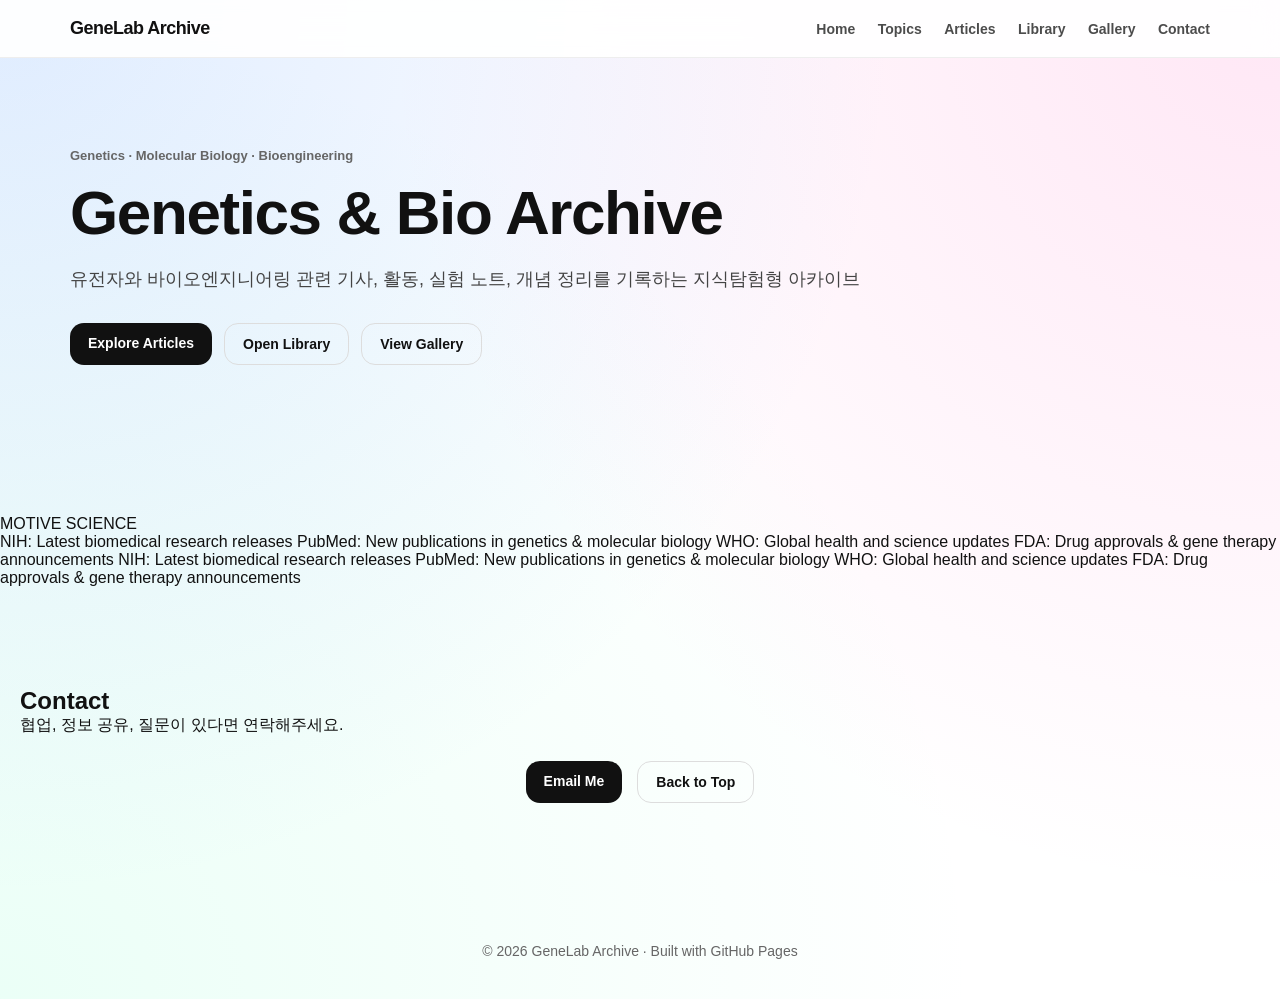
==== commit 83d4610f: "Update index.html" ====
--- a/index.html
+++ b/index.html
@@ -49,20 +49,7 @@
     </div>
   </div>
 
-  <section class="section" id="topics" style="padding: 100px 20px;">
-    <h2>Explore Topics</h2>
-    <p style="margin-bottom: 35px;">버튼을 눌러 관련 섹션을 탐색하거나 나중에 페이지로 연결할 수 있습니다.</p>
-    <div class="topic-group" style="display: flex; flex-wrap: wrap; gap: 12px; justify-content: center; max-width: 900px; margin: 0 auto;">
-      <a href="pages/articles.html" class="btn btn-outline">CRISPR / Genome Editing</a>
-      <a href="pages/articles.html" class="btn btn-outline">Gene Therapy</a>
-      <a href="pages/library.html" class="btn btn-outline">PCR / Cloning</a>
-      <a href="pages/library.html" class="btn btn-outline">Epigenetics</a>
-      <a href="pages/library.html" class="btn btn-outline">RNA Biology</a>
-      <a href="pages/articles.html" class="btn btn-outline">Cancer Genetics</a>
-      <a href="pages/library.html" class="btn btn-outline">Bioinformatics</a>
-      <a href="pages/gallery.html" class="btn btn-outline">Lab Images</a>
-    </div>
-  </section>
+
 
   <section class="section" id="contact" style="padding: 100px 20px;">
     <h2>Contact</h2>
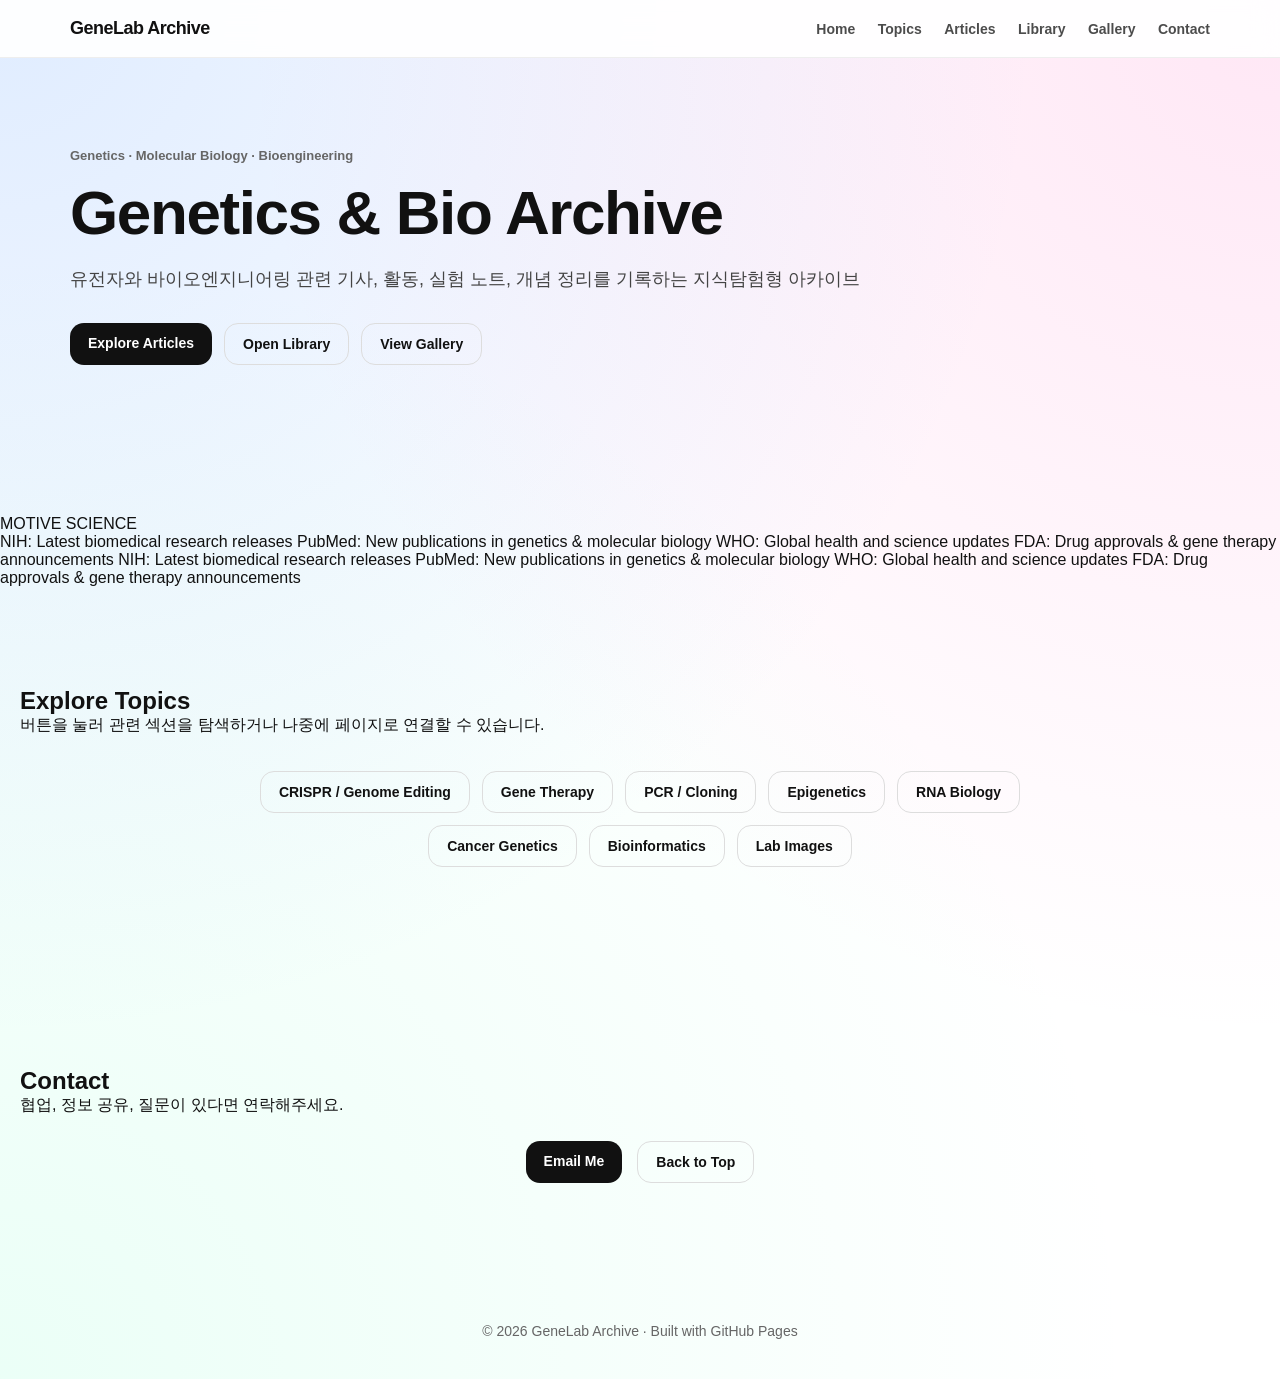
==== commit 1b85bd74: "Update index.html" ====
--- a/index.html
+++ b/index.html
@@ -49,7 +49,20 @@
     </div>
   </div>
 
-
+  <section class="section" id="topics" style="padding: 100px 20px;">
+    <h2>Explore Topics</h2>
+    <p style="margin-bottom: 35px;">버튼을 눌러 관련 섹션을 탐색하거나 나중에 페이지로 연결할 수 있습니다.</p>
+    <div class="topic-group" style="display: flex; flex-wrap: wrap; gap: 12px; justify-content: center; max-width: 900px; margin: 0 auto;">
+      <a href="pages/articles.html" class="btn btn-outline">CRISPR / Genome Editing</a>
+      <a href="pages/articles.html" class="btn btn-outline">Gene Therapy</a>
+      <a href="pages/library.html" class="btn btn-outline">PCR / Cloning</a>
+      <a href="pages/library.html" class="btn btn-outline">Epigenetics</a>
+      <a href="pages/library.html" class="btn btn-outline">RNA Biology</a>
+      <a href="pages/articles.html" class="btn btn-outline">Cancer Genetics</a>
+      <a href="pages/library.html" class="btn btn-outline">Bioinformatics</a>
+      <a href="pages/gallery.html" class="btn btn-outline">Lab Images</a>
+    </div>
+  </section>
 
   <section class="section" id="contact" style="padding: 100px 20px;">
     <h2>Contact</h2>
